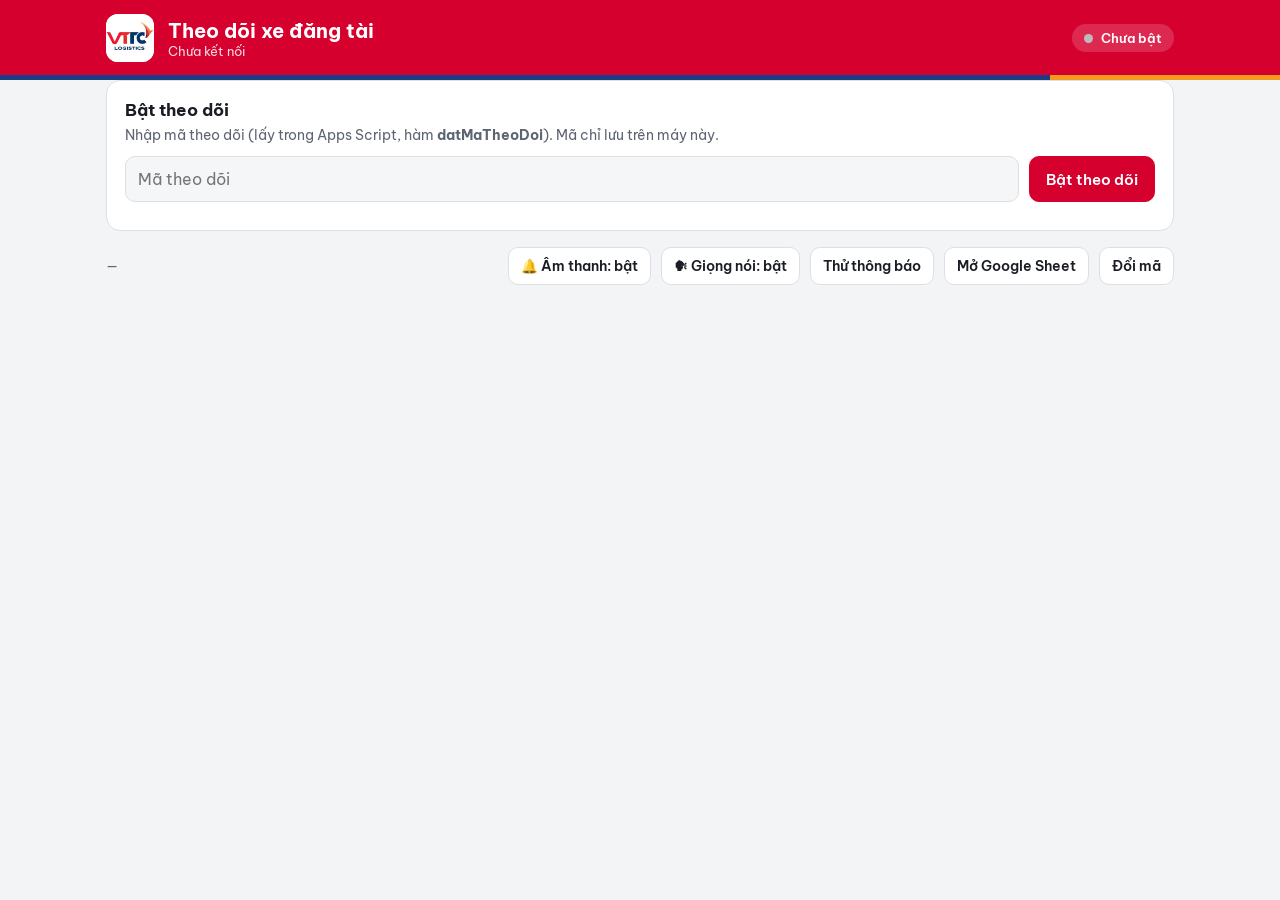
==== theo-doi/index.html @ 939906af "Trang theo doi: doc thanh tieng xe moi bang giong tieng Viet Tu chon giong tieng Viet tot nhat tren " ====
<!doctype html>
<html lang="vi">
<head>
<meta charset="utf-8">
<meta name="viewport" content="width=device-width, initial-scale=1">
<meta name="theme-color" content="#d6002f">
<title>Theo dõi đăng tài – VTTC</title>
<link rel="icon" type="image/png" href="icon-192.png">
<link rel="manifest" href="manifest.webmanifest">
<link rel="preconnect" href="https://fonts.googleapis.com">
<link rel="preconnect" href="https://fonts.gstatic.com" crossorigin>
<link rel="stylesheet" href="https://fonts.googleapis.com/css2?family=Be+Vietnam+Pro:wght@400;500;600;700&family=JetBrains+Mono:wght@500;700&display=swap">
<style>
/* Trang theo dõi: đọc các xe mới nhất từ Apps Script, báo bằng thông báo Windows + tiếng "ting".
   Cùng bảng màu với form đăng tài (đỏ Viettel, xanh TTC). */
:root{
  --bg:#f3f4f6; --surface:#fff; --surface-2:#f5f6f8; --fg:#1a1d24; --muted:#5d6472; --line:#dcdfe5;
  --brand:#d6002f; --brand-soft:#fdebef; --partner:#1d3c84; --partner-soft:#e8eef9; --accent:#f39a1f;
  --ok:#1d7a4f; --ok-soft:#e3f3ea; --danger:#b42318; --danger-soft:#fdecea;
  --n:#1d3c84; --n-soft:#e8eef9; --rpm:#8a4b00; --rpm-soft:#fff1dc; --x:#1d7a4f; --x-soft:#e3f3ea;
  --f-body:"Be Vietnam Pro",system-ui,-apple-system,"Segoe UI",Roboto,sans-serif;
  --f-mono:"JetBrains Mono",ui-monospace,Consolas,monospace;
}
@media (prefers-color-scheme: dark){ :root{
  --bg:#121317; --surface:#1b1d23; --surface-2:#22252c; --fg:#e8e9ec; --muted:#a0a6b2; --line:#30343d;
  --brand:#ff5c78; --brand-soft:#3a1720; --partner:#8eaaf0; --partner-soft:#1c2740; --accent:#f5a83a;
  --ok:#5fd29a; --ok-soft:#143327; --danger:#ff8a7f; --danger-soft:#3a1a18;
  --n:#8eaaf0; --n-soft:#1c2740; --rpm:#f5b35a; --rpm-soft:#3a2a12; --x:#5fd29a; --x-soft:#143327; } }
*{box-sizing:border-box}
body{margin:0;background:var(--bg);color:var(--fg);font-family:var(--f-body);-webkit-font-smoothing:antialiased}
.mono{font-family:var(--f-mono);font-variant-numeric:tabular-nums}
button,input{font:inherit}
.wrap{max-width:1100px;margin:0 auto;padding:0 16px}

header{background:#d6002f;color:#fff;position:relative;padding:14px 0 18px}
header::after{content:"";position:absolute;inset:auto 0 0 0;height:5px;background:linear-gradient(90deg,#1d3c84 0 82%,#f39a1f 82% 100%)}
.head{display:flex;align-items:center;gap:14px}
.logo{width:48px;height:48px;border-radius:12px;background:#fff;overflow:hidden;flex:none}
.logo img{width:100%;height:100%;object-fit:cover;transform:scale(1.3)}
.head h1{margin:0;font-size:1.25rem}
.head .sub{font-size:.8rem;opacity:.85}
.head .grow{flex:1;min-width:0}
.pill{display:inline-flex;align-items:center;gap:8px;background:rgba(255,255,255,.16);border-radius:999px;padding:6px 12px;font-size:.82rem;font-weight:600;white-space:nowrap}
.dot{width:9px;height:9px;border-radius:50%;background:#bbb}
.pill.live .dot{background:#5fe39b;box-shadow:0 0 0 0 rgba(95,227,155,.7);animation:pulse 2s infinite}
.pill.err .dot{background:#ffb4a8}
@keyframes pulse{70%{box-shadow:0 0 0 8px rgba(95,227,155,0)}100%{box-shadow:0 0 0 0 rgba(95,227,155,0)}}
@media (prefers-reduced-motion:reduce){.pill.live .dot{animation:none}}

main{padding:20px 0 40px;display:grid;gap:16px}
.card{background:var(--surface);border:1px solid var(--line);border-radius:14px;padding:18px}
.card h2{margin:0 0 6px;font-size:1.05rem}
.card p{margin:0 0 12px;color:var(--muted);font-size:.9rem}
.row{display:flex;flex-wrap:wrap;gap:10px;align-items:center}
input[type=password],input[type=text]{flex:1;min-width:200px;height:46px;border:1.5px solid var(--line);border-radius:10px;padding:0 12px;background:var(--surface-2);color:var(--fg)}
input:focus{outline:2px solid var(--brand);outline-offset:1px}
.btn{height:46px;border-radius:10px;border:1.5px solid var(--line);background:var(--surface);color:var(--fg);font-weight:600;padding:0 16px;cursor:pointer;display:inline-flex;align-items:center;gap:8px;text-decoration:none;font-size:.92rem}
.btn:hover{border-color:var(--brand);color:var(--brand)}
.btn.primary{background:var(--brand);border-color:var(--brand);color:#fff}
.btn.primary:hover{filter:brightness(.92);color:#fff}
.btn.small{height:38px;padding:0 12px;font-size:.85rem}
.btn[aria-pressed=false]{color:var(--muted)}
.msg{font-size:.85rem;margin-top:10px}
.msg.err{color:var(--danger)} .msg.ok{color:var(--ok)}
.warn{background:var(--danger-soft);border-color:transparent}
.warn p{color:var(--fg)}

.bar{display:flex;flex-wrap:wrap;gap:10px;align-items:center;justify-content:space-between}
.bar .meta{color:var(--muted);font-size:.85rem}
.bar .meta b{color:var(--fg)}

.list{display:grid;gap:10px}
.item{display:grid;grid-template-columns:72px minmax(0,1fr) auto;gap:4px 16px;align-items:center;background:var(--surface);border:1px solid var(--line);border-radius:14px;padding:14px 16px;transition:background-color 1s,border-color 1s}
.item.new{background:var(--brand-soft);border-color:var(--brand)}
.time{font-family:var(--f-mono);font-weight:700;font-size:1.2rem;grid-row:span 2}
.time small{display:block;font-family:var(--f-body);font-weight:500;font-size:.72rem;color:var(--muted)}
.l1{display:flex;flex-wrap:wrap;align-items:center;gap:8px 12px;min-width:0}
.plate{font-family:var(--f-mono);font-weight:700;font-size:1.05rem;border:2px solid #111;border-radius:6px;padding:1px 8px;background:#fff;color:#111;letter-spacing:.04em}
.cont{font-family:var(--f-mono);font-size:.85rem;color:var(--muted)}
.carrier{font-weight:700}
.l2{color:var(--muted);font-size:.86rem;min-width:0;overflow-wrap:anywhere}
.l2 b{color:var(--fg);font-weight:600}
.tags{display:flex;gap:6px;grid-row:span 2;justify-content:flex-end;flex-wrap:wrap}
.tag{font-family:var(--f-mono);font-weight:700;font-size:.95rem;border-radius:8px;padding:4px 10px}
.tag.n{background:var(--n-soft);color:var(--n)} .tag.rpm{background:var(--rpm-soft);color:var(--rpm)} .tag.x{background:var(--x-soft);color:var(--x)}
.empty{text-align:center;color:var(--muted);padding:30px 0}
@media (max-width:600px){
  .item{grid-template-columns:60px minmax(0,1fr)}
  .tags{grid-row:auto;grid-column:2;justify-content:flex-start}
  .time{grid-row:span 3}
  .pill{display:none}
}
</style>
</head>
<body>
<header>
  <div class="wrap head">
    <div class="logo"><img src="../logo-vttc.png" alt=""></div>
    <div class="grow">
      <h1>Theo dõi xe đăng tài</h1>
      <div class="sub" id="source">Chưa kết nối</div>
    </div>
    <div class="pill" id="pill"><span class="dot"></span><span id="pillText">Chưa bật</span></div>
  </div>
</header>

<main class="wrap">
  <section class="card" id="setup" hidden>
    <h2>Bật theo dõi</h2>
    <p>Nhập mã theo dõi (lấy trong Apps Script, hàm <b>datMaTheoDoi</b>). Mã chỉ lưu trên máy này.</p>
    <form class="row" id="setupForm">
      <input type="password" id="keyInput" placeholder="Mã theo dõi" autocomplete="off" required>
      <button class="btn primary" type="submit">Bật theo dõi</button>
    </form>
    <div class="msg" id="setupMsg"></div>
  </section>

  <section class="card warn" id="permWarn" hidden>
    <h2>Chưa được phép hiện thông báo</h2>
    <p id="permText">Bấm nút dưới, rồi chọn <b>Cho phép</b> khi Chrome hỏi.</p>
    <button class="btn primary" id="permBtn" type="button">Cho phép thông báo</button>
  </section>

  <section class="card warn" id="voiceWarn" hidden>
    <h2>Máy chưa có giọng đọc tiếng Việt</h2>
    <p>Trang vẫn báo bằng popup và tiếng "ting", nhưng chưa đọc được thành tiếng. Cách nhanh nhất: mở trang này bằng <b>Microsoft Edge</b> (có sẵn giọng HoàiMy, NamMinh). Hoặc trên Windows: <b>Cài đặt → Thời gian &amp; ngôn ngữ → Giọng nói → Thêm giọng nói → Tiếng Việt</b>, rồi khởi động lại trình duyệt.</p>
  </section>

  <section class="bar" id="bar" hidden>
    <div class="meta" id="meta">—</div>
    <div class="row">
      <button class="btn small" id="soundBtn" type="button" aria-pressed="true">🔔 Âm thanh: bật</button>
      <button class="btn small" id="voiceBtn" type="button" aria-pressed="true">🗣 Giọng nói: bật</button>
      <button class="btn small" id="testBtn" type="button">Thử thông báo</button>
      <a class="btn small" id="sheetLink" href="#" target="_blank" rel="noopener">Mở Google Sheet</a>
      <button class="btn small" id="resetBtn" type="button">Đổi mã</button>
    </div>
  </section>

  <section class="list" id="list" aria-live="polite"></section>
</main>

<script>
(function(){
  'use strict';
  // ===== Cấu hình =====
  // ENDPOINT: link Apps Script của file Sheet (cùng link với form). TAB: tab cần theo dõi ('' = DangTai).
  const CONFIG = { ENDPOINT: 'https://script.google.com/macros/s/AKfycbz16gNy0npNtsdOjg3RgLHMS-qpgM_HMV3k8ochx2LEYZReuOWK2grpu4b9gIucAXYf/exec', TAB: 'DangTai2' };
  const POLL_MS = 15000;     // hỏi Apps Script mỗi 15 giây
  const SHOW = 30;           // số xe gần nhất hiển thị
  const MAX_SINGLE = 3;      // quá 3 xe mới cùng lúc → gộp 1 thông báo

  const $ = s => document.querySelector(s);
  const store = {
    get(k, d){ try { const v = localStorage.getItem('vttc-td-' + k); return v === null ? d : v; } catch (_) { return d; } },
    set(k, v){ try { localStorage.setItem('vttc-td-' + k, v); } catch (_) {} },
    del(k){ try { localStorage.removeItem('vttc-td-' + k); } catch (_) {} }
  };
  const pad = n => String(n).padStart(2, '0');
  const now = () => { const d = new Date(); return pad(d.getHours()) + ':' + pad(d.getMinutes()) + ':' + pad(d.getSeconds()); };
  function fmtPlate(p){
    p = String(p || '').toUpperCase().replace(/[^A-Z0-9]/g, '');
    const m = p.match(/^(\d{2}[A-Z]{1,2})(\d+)$/); if (!m) return p;
    let pre = m[1], num = m[2];
    if (num.length === 6){ pre += num[0]; num = num.slice(1); }
    return pre + '-' + (num.length === 5 ? num.slice(0, 3) + '.' + num.slice(3) : num);
  }
  const idOf = r => [r.ngay, r.gio, r.bienSo, r.taiXe].join('|');
  const tagsOf = r => [r.nhap, r.xuat].filter(Boolean);

  let key = store.get('key', '');
  let sound = store.get('sound', '1') === '1';
  let voiceOn = store.get('voice', '1') === '1';
  let viVoice = null;          // giọng tiếng Việt tốt nhất trên máy; null = không có
  let seen = null;             // Set id các xe đã thấy; null = chưa tải lần đầu (lần đầu không báo)
  let sheetUrl = '';
  let unread = 0;
  let audio = null;

  // ===== Âm thanh "ting" (tự tạo, không cần file) =====
  function unlockAudio(){ try { audio = audio || new (window.AudioContext || window.webkitAudioContext)(); if (audio.state === 'suspended') audio.resume(); } catch (_) {} }
  function ting(){
    if (!sound || !audio) return;
    try {
      const t = audio.currentTime;
      [[880, 0], [1320, 0.14]].forEach(([f, d]) => {
        const o = audio.createOscillator(), g = audio.createGain();
        o.type = 'sine'; o.frequency.value = f;
        g.gain.setValueAtTime(0.0001, t + d); g.gain.exponentialRampToValueAtTime(0.35, t + d + 0.02); g.gain.exponentialRampToValueAtTime(0.0001, t + d + 0.5);
        o.connect(g).connect(audio.destination); o.start(t + d); o.stop(t + d + 0.55);
      });
    } catch (_) {}
  }

  // ===== Giọng nói (đọc thành tiếng bằng giọng tiếng Việt có trên máy) =====
  const tts = window.speechSynthesis;
  function pickVoice(){
    if (!tts) return;
    const vi = tts.getVoices().filter(v => /^vi/i.test(v.lang));
    // Ưu tiên giọng tự nhiên của Edge (HoaiMy/NamMinh), rồi giọng Google, rồi giọng Windows (An)
    const score = v => (/natural|online/i.test(v.name) ? 4 : 0) + (/hoaimy/i.test(v.name) ? 2 : 0) + (/google/i.test(v.name) ? 1 : 0);
    viVoice = vi.sort((a, b) => score(b) - score(a))[0] || null;
    showVoiceWarn();
  }
  if (tts){ pickVoice(); tts.onvoiceschanged = pickVoice; }
  const plateWords = p => fmtPlate(p).replace(/[-.]/g, ' ');   // "51D-119.32" → "51D 119 32"
  function say(text){
    if (!voiceOn || !tts || !viVoice) return false;
    const u = new SpeechSynthesisUtterance(text);
    u.voice = viVoice; u.lang = viVoice.lang; u.rate = 0.95;
    tts.speak(u);
    return true;
  }
  const speechOf = r => 'Xe ' + plateWords(r.bienSo) + (r.nhaVanTai ? ', ' + r.nhaVanTai : '') + (r.loaiDon ? ', ' + r.loaiDon.replace(/ - /g, ', ') : '');

  // ===== Thông báo Windows =====
  function notify(title, body, tag){
    if (!('Notification' in window) || Notification.permission !== 'granted') return;
    try {
      const n = new Notification(title, { body, tag, icon: 'icon-192.png', badge: 'icon-192.png' });
      n.onclick = () => { window.focus(); if (sheetUrl) window.open(sheetUrl, '_blank', 'noopener'); n.close(); };
    } catch (_) {
      if (navigator.serviceWorker) navigator.serviceWorker.ready.then(reg => reg.showNotification(title, { body, tag, icon: 'icon-192.png', data: { url: sheetUrl } })).catch(() => {});
    }
  }
  function notifyRows(rows){
    if (!rows.length) return;
    if (rows.length > MAX_SINGLE){
      notify('🚚 ' + rows.length + ' xe mới đăng tài', rows.map(r => fmtPlate(r.bienSo) + ' · ' + r.loaiDon).join('\n'), 'nhieu-xe');
    } else {
      rows.forEach(r => notify('🚚 ' + fmtPlate(r.bienSo) + ' · ' + r.nhaVanTai,
        r.loaiDon + (tagsOf(r).length ? ' · ' + tagsOf(r).join(' / ') : '') + '\n' + r.gio + ' · ' + r.taiXe, idOf(r)));
    }
    ting();
    // Đọc sau tiếng "ting" một chút; nhiều xe cùng lúc thì chỉ đọc số lượng
    setTimeout(() => say(rows.length > MAX_SINGLE ? 'Có ' + rows.length + ' xe mới đăng tài' : rows.map(speechOf).join('. ')), 700);
    if (document.hidden){ unread += rows.length; document.title = '(' + unread + ') Theo dõi đăng tài – VTTC'; }
  }
  document.addEventListener('visibilitychange', () => { if (!document.hidden){ unread = 0; document.title = 'Theo dõi đăng tài – VTTC'; } });

  // ===== Giao diện =====
  function setPill(state, text){ const p = $('#pill'); p.className = 'pill ' + state; $('#pillText').textContent = text; }
  function el(tag, cls, text){ const e = document.createElement(tag); if (cls) e.className = cls; if (text !== undefined) e.textContent = text; return e; }
  function render(rows, freshIds){
    const list = $('#list'); list.innerHTML = '';
    if (!rows.length){ list.append(el('div', 'empty', 'Chưa có xe nào trong tab này.')); return; }
    rows.slice().reverse().forEach(r => {
      const it = el('article', 'item' + (freshIds.has(idOf(r)) ? ' new' : ''));
      const t = el('div', 'time', r.gio); t.append(el('small', '', [r.ca, r.ngay].filter(Boolean).join(' · ')));
      const l1 = el('div', 'l1');
      l1.append(el('span', 'plate', fmtPlate(r.bienSo)));
      if (r.container) l1.append(el('span', 'cont', '+ ' + fmtPlate(r.container)));
      l1.append(el('span', 'carrier', r.nhaVanTai));
      const l2 = el('div', 'l2'); l2.append(el('b', '', r.loaiDon));
      l2.append(document.createTextNode(' · ' + [r.taiXe, r.sdt, r.pallet !== '' ? r.pallet + ' pallet' : ''].filter(Boolean).join(' · ')));
      const tags = el('div', 'tags');
      tagsOf(r).forEach(v => tags.append(el('span', 'tag ' + (/^RPM/i.test(v) ? 'rpm' : /^X/i.test(v) ? 'x' : 'n'), v)));
      it.append(t, l1, tags, l2);
      list.append(it);
    });
    if (freshIds.size) setTimeout(() => document.querySelectorAll('.item.new').forEach(e => e.classList.remove('new')), 60000);
  }
  function showPerm(){
    const ok = 'Notification' in window && Notification.permission === 'granted';
    $('#permWarn').hidden = ok || !key;
    if ('Notification' in window && Notification.permission === 'denied')
      $('#permText').innerHTML = 'Chrome đang <b>chặn</b> thông báo của trang này. Bấm biểu tượng ổ khoá cạnh địa chỉ trang → <b>Thông báo</b> → <b>Cho phép</b>, rồi tải lại trang.';
  }
  function updateSoundBtn(){ const b = $('#soundBtn'); b.setAttribute('aria-pressed', String(sound)); b.textContent = sound ? '🔔 Âm thanh: bật' : '🔕 Âm thanh: tắt'; }
  function updateVoiceBtn(){ const b = $('#voiceBtn'); b.setAttribute('aria-pressed', String(voiceOn)); b.textContent = voiceOn ? '🗣 Giọng nói: bật' : '🗣 Giọng nói: tắt'; }
  // Chỉ cảnh báo khi đang bật giọng nói, đã bật theo dõi, và máy không có giọng tiếng Việt
  function showVoiceWarn(){ const w = $('#voiceWarn'); if (w) w.hidden = !(voiceOn && key && tts && tts.getVoices().length && !viVoice); }

  // ===== Hỏi Apps Script =====
  let busy = false;
  async function poll(){
    if (!key || busy) return; busy = true;
    try {
      const url = CONFIG.ENDPOINT + '?key=' + encodeURIComponent(key) + '&tab=' + encodeURIComponent(CONFIG.TAB) + '&n=' + SHOW + '&_=' + Date.now();
      const res = await fetch(url, { cache: 'no-store' });
      const data = await res.json();
      if (!data.ok){
        setPill('err', 'Lỗi');
        $('#meta').textContent = data.error || 'Lỗi không rõ';
        if (/mã theo dõi/i.test(data.error || '') && seen === null){ $('#setup').hidden = false; $('#setupMsg').className = 'msg err'; $('#setupMsg').textContent = data.error; $('#bar').hidden = true; }
        return;
      }
      sheetUrl = data.url; $('#sheetLink').href = data.url;
      $('#source').textContent = 'Tab ' + data.tab + ' · ' + data.file;
      $('#setup').hidden = true; $('#bar').hidden = false;
      const fresh = new Set();
      if (seen === null){ seen = new Set(data.rows.map(idOf)); }
      else {
        const news = data.rows.filter(r => !seen.has(idOf(r)));
        news.forEach(r => { seen.add(idOf(r)); fresh.add(idOf(r)); });
        notifyRows(news);
      }
      render(data.rows, fresh);
      setPill('live', 'Đang theo dõi');
      $('#meta').innerHTML = '';
      $('#meta').append('Kiểm tra lần cuối ', el('b', 'mono', now()), ' · mỗi ' + POLL_MS / 1000 + ' giây · ' + data.rows.length + ' xe gần nhất');
    } catch (err) {
      setPill('err', 'Mất kết nối');
      $('#meta').textContent = 'Không kết nối được Apps Script (' + now() + '). Sẽ thử lại.';
    } finally { busy = false; }
  }

  // Đếm giờ bằng Web Worker: tab bị ẩn/thu nhỏ vẫn hỏi đều, không bị Chrome làm chậm như setInterval thường.
  function startTimer(){
    try {
      const w = new Worker(URL.createObjectURL(new Blob(['setInterval(()=>postMessage(0),' + POLL_MS + ')'], { type: 'text/javascript' })));
      w.onmessage = poll;
    } catch (_) { setInterval(poll, POLL_MS); }
  }

  // ===== Sự kiện =====
  $('#setupForm').addEventListener('submit', async e => {
    e.preventDefault();
    key = $('#keyInput').value.trim(); if (!key) return;
    store.set('key', key); seen = null; unlockAudio();
    if ('Notification' in window && Notification.permission === 'default') await Notification.requestPermission();
    showPerm(); $('#setupMsg').textContent = ''; poll();
  });
  $('#permBtn').addEventListener('click', async () => { unlockAudio(); if ('Notification' in window) await Notification.requestPermission(); showPerm(); });
  $('#soundBtn').addEventListener('click', () => { sound = !sound; store.set('sound', sound ? '1' : '0'); unlockAudio(); updateSoundBtn(); if (sound) ting(); });
  $('#voiceBtn').addEventListener('click', () => {
    voiceOn = !voiceOn; store.set('voice', voiceOn ? '1' : '0'); updateVoiceBtn(); showVoiceWarn();
    if (voiceOn) say('Đã bật giọng nói');
  });
  $('#testBtn').addEventListener('click', () => {
    unlockAudio();
    const r = { bienSo: '51D11932', nhaVanTai: 'Châu Hà', loaiDon: 'Trả vỏ - lấy hàng NPP' };
    notify('🚚 51D-119.32 · Châu Hà', 'Trả vỏ - lấy hàng NPP · RPM2 / X3\n14:35 · Nguyễn Văn An (thông báo thử)', 'thu');
    ting(); setTimeout(() => say(speechOf(r)), 700); showPerm();
  });
  $('#resetBtn').addEventListener('click', () => { store.del('key'); key = ''; seen = null; $('#setup').hidden = false; $('#bar').hidden = true; $('#list').innerHTML = ''; setPill('', 'Chưa bật'); $('#keyInput').focus(); });
  // Trình duyệt chỉ cho phát tiếng sau khi người dùng bấm vào trang ít nhất một lần
  document.addEventListener('pointerdown', unlockAudio, { once: true });

  if ('serviceWorker' in navigator) navigator.serviceWorker.register('sw.js').catch(() => {});
  updateSoundBtn(); updateVoiceBtn();
  if (!key){ $('#setup').hidden = false; } else { poll(); }
  showPerm(); showVoiceWarn();
  startTimer();
})();
</script>
</body>
</html>
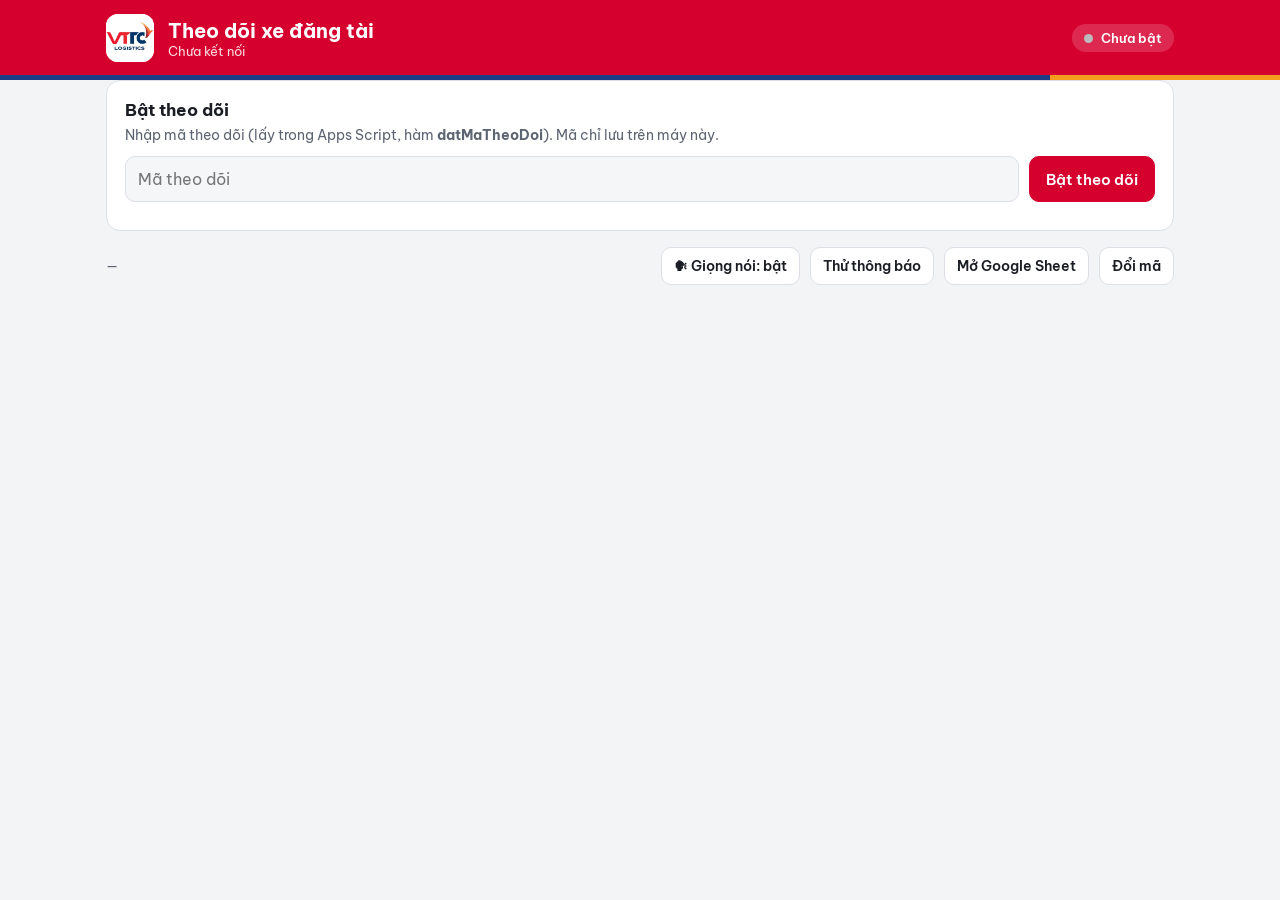
==== commit 62a8ac70: "Trang theo doi: bo tieng ting, chi doc; doc chu cai bien so kieu Viet (50D -> 50 De), NPP -> nha pha" ====
--- a/theo-doi/index.html
+++ b/theo-doi/index.html
@@ -11,7 +11,7 @@
 <link rel="preconnect" href="https://fonts.gstatic.com" crossorigin>
 <link rel="stylesheet" href="https://fonts.googleapis.com/css2?family=Be+Vietnam+Pro:wght@400;500;600;700&family=JetBrains+Mono:wght@500;700&display=swap">
 <style>
-/* Trang theo dõi: đọc các xe mới nhất từ Apps Script, báo bằng thông báo Windows + tiếng "ting".
+/* Trang theo dõi: đọc các xe mới nhất từ Apps Script, báo bằng thông báo Windows (không tiếng) + giọng đọc tiếng Việt.
    Cùng bảng màu với form đăng tài (đỏ Viettel, xanh TTC). */
 :root{
   --bg:#f3f4f6; --surface:#fff; --surface-2:#f5f6f8; --fg:#1a1d24; --muted:#5d6472; --line:#dcdfe5;
@@ -121,15 +121,19 @@
     <button class="btn primary" id="permBtn" type="button">Cho phép thông báo</button>
   </section>
 
+  <section class="card warn" id="clickHint" hidden>
+    <h2>Bấm vào trang một lần để bật giọng đọc</h2>
+    <p>Trình duyệt chỉ cho đọc thành tiếng sau khi bạn bấm vào trang. Mỗi lần mở lại trang, bấm vào chỗ bất kỳ (ví dụ khung này) một lần là được.</p>
+  </section>
+
   <section class="card warn" id="voiceWarn" hidden>
     <h2>Máy chưa có giọng đọc tiếng Việt</h2>
-    <p>Trang vẫn báo bằng popup và tiếng "ting", nhưng chưa đọc được thành tiếng. Cách nhanh nhất: mở trang này bằng <b>Microsoft Edge</b> (có sẵn giọng HoàiMy, NamMinh). Hoặc trên Windows: <b>Cài đặt → Thời gian &amp; ngôn ngữ → Giọng nói → Thêm giọng nói → Tiếng Việt</b>, rồi khởi động lại trình duyệt.</p>
+    <p>Trang vẫn báo bằng popup, nhưng chưa đọc được thành tiếng. Cách nhanh nhất: mở trang này bằng <b>Microsoft Edge</b> (có sẵn giọng HoàiMy, NamMinh). Hoặc trên Windows: <b>Cài đặt → Thời gian &amp; ngôn ngữ → Giọng nói → Thêm giọng nói → Tiếng Việt</b>, rồi khởi động lại trình duyệt.</p>
   </section>
 
   <section class="bar" id="bar" hidden>
     <div class="meta" id="meta">—</div>
     <div class="row">
-      <button class="btn small" id="soundBtn" type="button" aria-pressed="true">🔔 Âm thanh: bật</button>
       <button class="btn small" id="voiceBtn" type="button" aria-pressed="true">🗣 Giọng nói: bật</button>
       <button class="btn small" id="testBtn" type="button">Thử thông báo</button>
       <a class="btn small" id="sheetLink" href="#" target="_blank" rel="noopener">Mở Google Sheet</a>
@@ -169,28 +173,11 @@
   const tagsOf = r => [r.nhap, r.xuat].filter(Boolean);
 
   let key = store.get('key', '');
-  let sound = store.get('sound', '1') === '1';
   let voiceOn = store.get('voice', '1') === '1';
   let viVoice = null;          // giọng tiếng Việt tốt nhất trên máy; null = không có
   let seen = null;             // Set id các xe đã thấy; null = chưa tải lần đầu (lần đầu không báo)
   let sheetUrl = '';
   let unread = 0;
-  let audio = null;
-
-  // ===== Âm thanh "ting" (tự tạo, không cần file) =====
-  function unlockAudio(){ try { audio = audio || new (window.AudioContext || window.webkitAudioContext)(); if (audio.state === 'suspended') audio.resume(); } catch (_) {} }
-  function ting(){
-    if (!sound || !audio) return;
-    try {
-      const t = audio.currentTime;
-      [[880, 0], [1320, 0.14]].forEach(([f, d]) => {
-        const o = audio.createOscillator(), g = audio.createGain();
-        o.type = 'sine'; o.frequency.value = f;
-        g.gain.setValueAtTime(0.0001, t + d); g.gain.exponentialRampToValueAtTime(0.35, t + d + 0.02); g.gain.exponentialRampToValueAtTime(0.0001, t + d + 0.5);
-        o.connect(g).connect(audio.destination); o.start(t + d); o.stop(t + d + 0.55);
-      });
-    } catch (_) {}
-  }
 
   // ===== Giọng nói (đọc thành tiếng bằng giọng tiếng Việt có trên máy) =====
   const tts = window.speechSynthesis;
@@ -203,24 +190,36 @@
     showVoiceWarn();
   }
   if (tts){ pickVoice(); tts.onvoiceschanged = pickVoice; }
-  const plateWords = p => fmtPlate(p).replace(/[-.]/g, ' ');   // "51D-119.32" → "51D 119 32"
   function say(text){
     if (!voiceOn || !tts || !viVoice) return false;
     const u = new SpeechSynthesisUtterance(text);
-    u.voice = viVoice; u.lang = viVoice.lang; u.rate = 0.95;
+    u.voice = viVoice; u.lang = viVoice.lang; u.rate = 0.95; u.volume = 1; // 1 = to nhất trình duyệt cho phép
     tts.speak(u);
     return true;
   }
-  const speechOf = r => 'Xe ' + plateWords(r.bienSo) + (r.nhaVanTai ? ', ' + r.nhaVanTai : '') + (r.loaiDon ? ', ' + r.loaiDon.replace(/ - /g, ', ') : '');
+  // Đọc chữ cái trên biển số theo cách gọi tiếng Việt: 50D12345 → "50 Đê 12345". Sửa cách đọc từng chữ ở đây.
+  const LETTER = { A: 'A', B: 'Bê', C: 'Xê', D: 'Đê', E: 'E', F: 'Ép', G: 'Giê', H: 'Hát', K: 'Ca', L: 'Lờ', M: 'Mờ',
+                   N: 'Nờ', P: 'Pê', R: 'Rờ', S: 'Ét', T: 'Tê', U: 'U', V: 'Vê', X: 'Ích', Y: 'I dài', Z: 'Dét' };
+  // Chữ tắt trong loại đơn → đọc đầy đủ
+  const ABBR = { NPP: 'nhà phân phối' };
+  function plateSpeech(p){
+    p = String(p || '').toUpperCase().replace(/[^A-Z0-9]/g, '');
+    const m = p.match(/^(\d{2})([A-Z]{1,2})(\d+)$/);
+    return m ? m[1] + ' ' + m[2].split('').map(c => LETTER[c] || c).join(' ') + ' ' + m[3] : p;
+  }
+  const words = s => String(s || '').replace(/\b[A-Z]{2,}\b/g, w => ABBR[w] || w);
+  // Câu đọc ngắn: "Xe 50 Đê 12345 vào Nhập hàng - lấy hàng nhà phân phối"
+  const speechOf = r => 'Xe ' + plateSpeech(r.bienSo) + (r.loaiDon ? ' vào ' + words(r.loaiDon) : '');
 
   // ===== Thông báo Windows =====
   function notify(title, body, tag){
     if (!('Notification' in window) || Notification.permission !== 'granted') return;
     try {
-      const n = new Notification(title, { body, tag, icon: 'icon-192.png', badge: 'icon-192.png' });
+      // silent: không phát tiếng "ding" của Windows, để chỉ nghe giọng đọc
+      const n = new Notification(title, { body, tag, icon: 'icon-192.png', badge: 'icon-192.png', silent: true });
       n.onclick = () => { window.focus(); if (sheetUrl) window.open(sheetUrl, '_blank', 'noopener'); n.close(); };
     } catch (_) {
-      if (navigator.serviceWorker) navigator.serviceWorker.ready.then(reg => reg.showNotification(title, { body, tag, icon: 'icon-192.png', data: { url: sheetUrl } })).catch(() => {});
+      if (navigator.serviceWorker) navigator.serviceWorker.ready.then(reg => reg.showNotification(title, { body, tag, icon: 'icon-192.png', silent: true, data: { url: sheetUrl } })).catch(() => {});
     }
   }
   function notifyRows(rows){
@@ -231,9 +230,8 @@
       rows.forEach(r => notify('🚚 ' + fmtPlate(r.bienSo) + ' · ' + r.nhaVanTai,
         r.loaiDon + (tagsOf(r).length ? ' · ' + tagsOf(r).join(' / ') : '') + '\n' + r.gio + ' · ' + r.taiXe, idOf(r)));
     }
-    ting();
-    // Đọc sau tiếng "ting" một chút; nhiều xe cùng lúc thì chỉ đọc số lượng
-    setTimeout(() => say(rows.length > MAX_SINGLE ? 'Có ' + rows.length + ' xe mới đăng tài' : rows.map(speechOf).join('. ')), 700);
+    // Nhiều xe cùng lúc thì chỉ đọc số lượng
+    say(rows.length > MAX_SINGLE ? 'Có ' + rows.length + ' xe mới đăng tài' : rows.map(speechOf).join('. '));
     if (document.hidden){ unread += rows.length; document.title = '(' + unread + ') Theo dõi đăng tài – VTTC'; }
   }
   document.addEventListener('visibilitychange', () => { if (!document.hidden){ unread = 0; document.title = 'Theo dõi đăng tài – VTTC'; } });
@@ -266,19 +264,23 @@
     if ('Notification' in window && Notification.permission === 'denied')
       $('#permText').innerHTML = 'Chrome đang <b>chặn</b> thông báo của trang này. Bấm biểu tượng ổ khoá cạnh địa chỉ trang → <b>Thông báo</b> → <b>Cho phép</b>, rồi tải lại trang.';
   }
-  function updateSoundBtn(){ const b = $('#soundBtn'); b.setAttribute('aria-pressed', String(sound)); b.textContent = sound ? '🔔 Âm thanh: bật' : '🔕 Âm thanh: tắt'; }
   function updateVoiceBtn(){ const b = $('#voiceBtn'); b.setAttribute('aria-pressed', String(voiceOn)); b.textContent = voiceOn ? '🗣 Giọng nói: bật' : '🗣 Giọng nói: tắt'; }
   // Chỉ cảnh báo khi đang bật giọng nói, đã bật theo dõi, và máy không có giọng tiếng Việt
   function showVoiceWarn(){ const w = $('#voiceWarn'); if (w) w.hidden = !(voiceOn && key && tts && tts.getVoices().length && !viVoice); }
 
   // ===== Hỏi Apps Script =====
-  let busy = false;
+  // gen tăng mỗi khi đổi mã: kết quả của lượt hỏi với mã cũ bị bỏ.
+  // Đang hỏi dở mà có lượt mới → chạy lại ngay sau đó (không bỏ lượt, kẻo xe đến lúc đó bị coi là xe có sẵn).
+  let busy = false, again = false, gen = 0;
   async function poll(){
-    if (!key || busy) return; busy = true;
+    if (!key) return;
+    if (busy){ again = true; return; }
+    busy = true; const g = gen;
     try {
       const url = CONFIG.ENDPOINT + '?key=' + encodeURIComponent(key) + '&tab=' + encodeURIComponent(CONFIG.TAB) + '&n=' + SHOW + '&_=' + Date.now();
       const res = await fetch(url, { cache: 'no-store' });
       const data = await res.json();
+      if (g !== gen) return;
       if (!data.ok){
         setPill('err', 'Lỗi');
         $('#meta').textContent = data.error || 'Lỗi không rõ';
@@ -300,9 +302,13 @@
       $('#meta').innerHTML = '';
       $('#meta').append('Kiểm tra lần cuối ', el('b', 'mono', now()), ' · mỗi ' + POLL_MS / 1000 + ' giây · ' + data.rows.length + ' xe gần nhất');
     } catch (err) {
+      if (g !== gen) return;
       setPill('err', 'Mất kết nối');
       $('#meta').textContent = 'Không kết nối được Apps Script (' + now() + '). Sẽ thử lại.';
-    } finally { busy = false; }
+    } finally {
+      busy = false;
+      if (again){ again = false; poll(); }
+    }
   }
 
   // Đếm giờ bằng Web Worker: tab bị ẩn/thu nhỏ vẫn hỏi đều, không bị Chrome làm chậm như setInterval thường.
@@ -317,30 +323,33 @@
   $('#setupForm').addEventListener('submit', async e => {
     e.preventDefault();
     key = $('#keyInput').value.trim(); if (!key) return;
-    store.set('key', key); seen = null; unlockAudio();
+    store.set('key', key); seen = null; gen++;
     if ('Notification' in window && Notification.permission === 'default') await Notification.requestPermission();
-    showPerm(); $('#setupMsg').textContent = ''; poll();
+    showPerm(); showClickHint(); $('#setupMsg').textContent = ''; poll();
   });
-  $('#permBtn').addEventListener('click', async () => { unlockAudio(); if ('Notification' in window) await Notification.requestPermission(); showPerm(); });
-  $('#soundBtn').addEventListener('click', () => { sound = !sound; store.set('sound', sound ? '1' : '0'); unlockAudio(); updateSoundBtn(); if (sound) ting(); });
+  $('#permBtn').addEventListener('click', async () => { if ('Notification' in window) await Notification.requestPermission(); showPerm(); });
   $('#voiceBtn').addEventListener('click', () => {
-    voiceOn = !voiceOn; store.set('voice', voiceOn ? '1' : '0'); updateVoiceBtn(); showVoiceWarn();
+    voiceOn = !voiceOn; store.set('voice', voiceOn ? '1' : '0'); updateVoiceBtn(); showVoiceWarn(); showClickHint();
     if (voiceOn) say('Đã bật giọng nói');
   });
   $('#testBtn').addEventListener('click', () => {
-    unlockAudio();
     const r = { bienSo: '51D11932', nhaVanTai: 'Châu Hà', loaiDon: 'Trả vỏ - lấy hàng NPP' };
     notify('🚚 51D-119.32 · Châu Hà', 'Trả vỏ - lấy hàng NPP · RPM2 / X3\n14:35 · Nguyễn Văn An (thông báo thử)', 'thu');
-    ting(); setTimeout(() => say(speechOf(r)), 700); showPerm();
+    say(speechOf(r)); showPerm();
   });
-  $('#resetBtn').addEventListener('click', () => { store.del('key'); key = ''; seen = null; $('#setup').hidden = false; $('#bar').hidden = true; $('#list').innerHTML = ''; setPill('', 'Chưa bật'); $('#keyInput').focus(); });
-  // Trình duyệt chỉ cho phát tiếng sau khi người dùng bấm vào trang ít nhất một lần
-  document.addEventListener('pointerdown', unlockAudio, { once: true });
+  $('#resetBtn').addEventListener('click', () => { store.del('key'); key = ''; seen = null; gen++; $('#setup').hidden = false; $('#bar').hidden = true; $('#list').innerHTML = ''; setPill('', 'Chưa bật'); $('#keyInput').focus(); });
+  // Trình duyệt chỉ cho đọc thành tiếng sau khi người dùng bấm vào trang ít nhất một lần (kể cả khi mở lại trang)
+  function showClickHint(){
+    const active = navigator.userActivation ? navigator.userActivation.hasBeenActive : true;
+    $('#clickHint').hidden = active || !voiceOn || !key;
+  }
+  document.addEventListener('pointerdown', () => setTimeout(showClickHint, 0));
+  document.addEventListener('keydown', () => setTimeout(showClickHint, 0));
 
   if ('serviceWorker' in navigator) navigator.serviceWorker.register('sw.js').catch(() => {});
-  updateSoundBtn(); updateVoiceBtn();
+  updateVoiceBtn();
   if (!key){ $('#setup').hidden = false; } else { poll(); }
-  showPerm(); showVoiceWarn();
+  showPerm(); showVoiceWarn(); showClickHint();
   startTimer();
 })();
 </script>
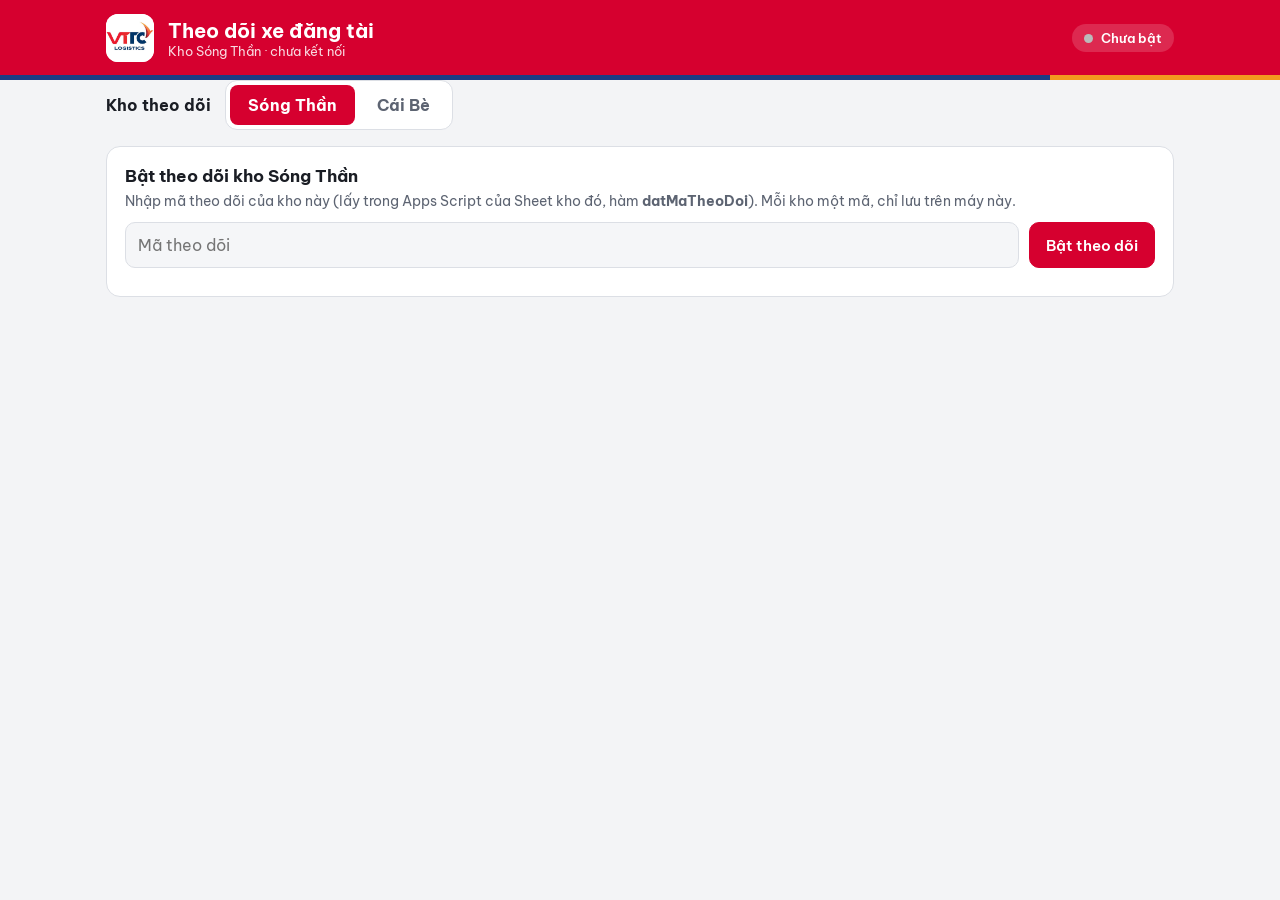
==== commit bb01f6eb: "Them chon kho Song Than / Cai Be: moi kho gui vao Sheet rieng - Form: buoc 1 chon kho, du lieu gui v" ====
--- a/theo-doi/index.html
+++ b/theo-doi/index.html
@@ -27,6 +27,7 @@
   --ok:#5fd29a; --ok-soft:#143327; --danger:#ff8a7f; --danger-soft:#3a1a18;
   --n:#8eaaf0; --n-soft:#1c2740; --rpm:#f5b35a; --rpm-soft:#3a2a12; --x:#5fd29a; --x-soft:#143327; } }
 *{box-sizing:border-box}
+[hidden]{display:none!important}
 body{margin:0;background:var(--bg);color:var(--fg);font-family:var(--f-body);-webkit-font-smoothing:antialiased}
 .mono{font-family:var(--f-mono);font-variant-numeric:tabular-nums}
 button,input{font:inherit}
@@ -84,6 +85,13 @@
 .tag{font-family:var(--f-mono);font-weight:700;font-size:.95rem;border-radius:8px;padding:4px 10px}
 .tag.n{background:var(--n-soft);color:var(--n)} .tag.rpm{background:var(--rpm-soft);color:var(--rpm)} .tag.x{background:var(--x-soft);color:var(--x)}
 .empty{text-align:center;color:var(--muted);padding:30px 0}
+.kho-row{display:flex;flex-wrap:wrap;align-items:center;gap:10px 14px}
+.kho-row .lbl{font-weight:700}
+.seg{display:inline-flex;background:var(--surface);border:1.5px solid var(--line);border-radius:12px;padding:4px;gap:4px}
+.seg button{height:40px;border:0;border-radius:8px;background:transparent;color:var(--muted);font-weight:700;padding:0 18px;cursor:pointer}
+.seg button:hover{color:var(--brand)}
+.seg button[aria-pressed=true]{background:var(--brand);color:#fff}
+.seg button:focus-visible{outline:2px solid var(--brand);outline-offset:2px}
 @media (max-width:600px){
   .item{grid-template-columns:60px minmax(0,1fr)}
   .tags{grid-row:auto;grid-column:2;justify-content:flex-start}
@@ -105,9 +113,14 @@
 </header>
 
 <main class="wrap">
+  <section class="kho-row" aria-label="Chọn kho theo dõi">
+    <span class="lbl">Kho theo dõi</span>
+    <div class="seg" id="khoSeg"></div>
+  </section>
+
   <section class="card" id="setup" hidden>
-    <h2>Bật theo dõi</h2>
-    <p>Nhập mã theo dõi (lấy trong Apps Script, hàm <b>datMaTheoDoi</b>). Mã chỉ lưu trên máy này.</p>
+    <h2>Bật theo dõi kho <span id="setupKho"></span></h2>
+    <p>Nhập mã theo dõi của kho này (lấy trong Apps Script của Sheet kho đó, hàm <b>datMaTheoDoi</b>). Mỗi kho một mã, chỉ lưu trên máy này.</p>
     <form class="row" id="setupForm">
       <input type="password" id="keyInput" placeholder="Mã theo dõi" autocomplete="off" required>
       <button class="btn primary" type="submit">Bật theo dõi</button>
@@ -148,9 +161,19 @@
 (function(){
   'use strict';
   // ===== Cấu hình =====
-  // ENDPOINT: link Apps Script của file Sheet (cùng link với form). TAB: tab cần theo dõi ('' = DangTai).
-  const CONFIG = { ENDPOINT: 'https://script.google.com/macros/s/AKfycbz16gNy0npNtsdOjg3RgLHMS-qpgM_HMV3k8ochx2LEYZReuOWK2grpu4b9gIucAXYf/exec', TAB: 'DangTai2' };
-  const POLL_MS = 15000;     // hỏi Apps Script mỗi 15 giây
+  // KHO: Deployment ID Apps Script của Sheet từng kho (giống CONFIG.KHO trong truckin.js). TAB: tab cần theo dõi ('' = DangTai chính).
+  // Mở thẳng một kho: thêm ?kho=songthan hoặc ?kho=caibe vào link. Thử trên tab phụ: thêm ?tab=DangTai2 (chỉ nhận đúng tên này).
+  const CONFIG = {
+    KHO: { 'Sóng Thần': 'AKfycbz16gNy0npNtsdOjg3RgLHMS-qpgM_HMV3k8ochx2LEYZReuOWK2grpu4b9gIucAXYf',
+           'Cái Bè': 'AKfycbyDoGM3CVXFy_RPcDzcQpXpmQw-IDf-qh7PvLbV63lCrLvPxR-j1y9MXv--twIZ-nFlNA' },
+    TAB: ''
+  };
+  if (/[?&]tab=DangTai2\b/.test(location.search)) CONFIG.TAB = 'DangTai2';
+  const KHOS = Object.keys(CONFIG.KHO);
+  // "Sóng Thần" → "songthan": tách dấu (NFD) rồi bỏ mọi ký tự ngoài a-z, 0-9
+  const slug = s => String(s || '').replace(/đ/gi, 'd').normalize('NFD').replace(/[^a-z0-9]/gi, '').toLowerCase();
+  const endpoint = () => 'https://script.google.com/macros/s/' + CONFIG.KHO[kho] + '/exec';
+  const POLL_MS = 5000;      // hỏi Apps Script mỗi 5 giây (mỗi lượt ~1 giây; hỏi dày hơn không nhanh hơn mà dễ chạm giới hạn Apps Script)
   const SHOW = 30;           // số xe gần nhất hiển thị
   const MAX_SINGLE = 3;      // quá 3 xe mới cùng lúc → gộp 1 thông báo
 
@@ -172,7 +195,13 @@
   const idOf = r => [r.ngay, r.gio, r.bienSo, r.taiXe].join('|');
   const tagsOf = r => [r.nhap, r.xuat].filter(Boolean);
 
-  let key = store.get('key', '');
+  // Kho đang theo dõi: ?kho=... trên link > kho chọn lần trước > kho đầu tiên
+  const khoParam = (location.search.match(/[?&]kho=([^&]+)/) || [])[1];
+  let kho = KHOS.find(k => khoParam && slug(k) === slug(decodeURIComponent(khoParam))) || store.get('kho', '');
+  if (!KHOS.includes(kho)) kho = KHOS[0];
+  // Bản cũ chỉ có 1 mã (của Sheet Sóng Thần) → chuyển sang mã riêng của kho Sóng Thần
+  if (store.get('key', '') && !store.get('key-Sóng Thần', '')){ store.set('key-Sóng Thần', store.get('key', '')); store.del('key'); }
+  let key = store.get('key-' + kho, '');
   let voiceOn = store.get('voice', '1') === '1';
   let viVoice = null;          // giọng tiếng Việt tốt nhất trên máy; null = không có
   let seen = null;             // Set id các xe đã thấy; null = chưa tải lần đầu (lần đầu không báo)
@@ -197,7 +226,7 @@
     tts.speak(u);
     return true;
   }
-  // Đọc chữ cái trên biển số theo cách gọi tiếng Việt: 50D12345 → "50 Đê 12345". Sửa cách đọc từng chữ ở đây.
+  // Đọc chữ cái trên biển số theo cách gọi tiếng Việt: 50D12345 → "50 Đê 1 2 3 4 5". Sửa cách đọc từng chữ ở đây.
   const LETTER = { A: 'A', B: 'Bê', C: 'Xê', D: 'Đê', E: 'E', F: 'Ép', G: 'Giê', H: 'Hát', K: 'Ca', L: 'Lờ', M: 'Mờ',
                    N: 'Nờ', P: 'Pê', R: 'Rờ', S: 'Ét', T: 'Tê', U: 'U', V: 'Vê', X: 'Ích', Y: 'I dài', Z: 'Dét' };
   // Chữ tắt trong loại đơn → đọc đầy đủ
@@ -205,10 +234,11 @@
   function plateSpeech(p){
     p = String(p || '').toUpperCase().replace(/[^A-Z0-9]/g, '');
     const m = p.match(/^(\d{2})([A-Z]{1,2})(\d+)$/);
-    return m ? m[1] + ' ' + m[2].split('').map(c => LETTER[c] || c).join(' ') + ' ' + m[3] : p;
+    // Phần số sau chữ đọc từng chữ số: 12345 → "1 2 3 4 5" (không đọc "mười hai nghìn...")
+    return m ? m[1] + ' ' + m[2].split('').map(c => LETTER[c] || c).join(' ') + ' ' + m[3].split('').join(' ') : p;
   }
   const words = s => String(s || '').replace(/\b[A-Z]{2,}\b/g, w => ABBR[w] || w);
-  // Câu đọc ngắn: "Xe 50 Đê 12345 vào Nhập hàng - lấy hàng nhà phân phối"
+  // Câu đọc ngắn: "Xe 50 Đê 1 2 3 4 5 vào Nhập hàng - lấy hàng nhà phân phối"
   const speechOf = r => 'Xe ' + plateSpeech(r.bienSo) + (r.loaiDon ? ' vào ' + words(r.loaiDon) : '');
 
   // ===== Thông báo Windows =====
@@ -225,16 +255,17 @@
   function notifyRows(rows){
     if (!rows.length) return;
     if (rows.length > MAX_SINGLE){
-      notify('🚚 ' + rows.length + ' xe mới đăng tài', rows.map(r => fmtPlate(r.bienSo) + ' · ' + r.loaiDon).join('\n'), 'nhieu-xe');
+      notify('🚚 ' + kho + ': ' + rows.length + ' xe mới đăng tài', rows.map(r => fmtPlate(r.bienSo) + ' · ' + r.loaiDon).join('\n'), 'nhieu-xe');
     } else {
-      rows.forEach(r => notify('🚚 ' + fmtPlate(r.bienSo) + ' · ' + r.nhaVanTai,
+      rows.forEach(r => notify('🚚 ' + kho + ' · ' + fmtPlate(r.bienSo) + ' · ' + r.nhaVanTai,
         r.loaiDon + (tagsOf(r).length ? ' · ' + tagsOf(r).join(' / ') : '') + '\n' + r.gio + ' · ' + r.taiXe, idOf(r)));
     }
     // Nhiều xe cùng lúc thì chỉ đọc số lượng
     say(rows.length > MAX_SINGLE ? 'Có ' + rows.length + ' xe mới đăng tài' : rows.map(speechOf).join('. '));
-    if (document.hidden){ unread += rows.length; document.title = '(' + unread + ') Theo dõi đăng tài – VTTC'; }
-  }
-  document.addEventListener('visibilitychange', () => { if (!document.hidden){ unread = 0; document.title = 'Theo dõi đăng tài – VTTC'; } });
+    if (document.hidden){ unread += rows.length; document.title = '(' + unread + ') ' + baseTitle(); }
+  }
+  const baseTitle = () => 'Theo dõi ' + kho + ' – VTTC';
+  document.addEventListener('visibilitychange', () => { if (!document.hidden){ unread = 0; document.title = baseTitle(); } });
 
   // ===== Giao diện =====
   function setPill(state, text){ const p = $('#pill'); p.className = 'pill ' + state; $('#pillText').textContent = text; }
@@ -277,7 +308,7 @@
     if (busy){ again = true; return; }
     busy = true; const g = gen;
     try {
-      const url = CONFIG.ENDPOINT + '?key=' + encodeURIComponent(key) + '&tab=' + encodeURIComponent(CONFIG.TAB) + '&n=' + SHOW + '&_=' + Date.now();
+      const url = endpoint() + '?key=' + encodeURIComponent(key) + '&tab=' + encodeURIComponent(CONFIG.TAB) + '&n=' + SHOW + '&_=' + Date.now();
       const res = await fetch(url, { cache: 'no-store' });
       const data = await res.json();
       if (g !== gen) return;
@@ -288,7 +319,9 @@
         return;
       }
       sheetUrl = data.url; $('#sheetLink').href = data.url;
-      $('#source').textContent = 'Tab ' + data.tab + ' · ' + data.file;
+      // data.kho: kho mà Sheet tự khai (Code.gs). Lệch với kho đang chọn = Deployment ID trong CONFIG.KHO bị đặt nhầm.
+      $('#source').textContent = 'Kho ' + kho + ' · Tab ' + data.tab + ' · ' + data.file
+        + (data.kho && data.kho !== kho ? ' · ⚠ Sheet này khai là kho ' + data.kho : '');
       $('#setup').hidden = true; $('#bar').hidden = false;
       const fresh = new Set();
       if (seen === null){ seen = new Set(data.rows.map(idOf)); }
@@ -323,7 +356,7 @@
   $('#setupForm').addEventListener('submit', async e => {
     e.preventDefault();
     key = $('#keyInput').value.trim(); if (!key) return;
-    store.set('key', key); seen = null; gen++;
+    store.set('key-' + kho, key); seen = null; gen++;
     if ('Notification' in window && Notification.permission === 'default') await Notification.requestPermission();
     showPerm(); showClickHint(); $('#setupMsg').textContent = ''; poll();
   });
@@ -334,10 +367,35 @@
   });
   $('#testBtn').addEventListener('click', () => {
     const r = { bienSo: '51D11932', nhaVanTai: 'Châu Hà', loaiDon: 'Trả vỏ - lấy hàng NPP' };
-    notify('🚚 51D-119.32 · Châu Hà', 'Trả vỏ - lấy hàng NPP · RPM2 / X3\n14:35 · Nguyễn Văn An (thông báo thử)', 'thu');
+    notify('🚚 ' + kho + ' · 51D-119.32 · Châu Hà', 'Trả vỏ - lấy hàng NPP · RPM2 / X3\n14:35 · Nguyễn Văn An (thông báo thử)', 'thu');
     say(speechOf(r)); showPerm();
   });
-  $('#resetBtn').addEventListener('click', () => { store.del('key'); key = ''; seen = null; gen++; $('#setup').hidden = false; $('#bar').hidden = true; $('#list').innerHTML = ''; setPill('', 'Chưa bật'); $('#keyInput').focus(); });
+  $('#resetBtn').addEventListener('click', () => { store.del('key-' + kho); key = ''; seen = null; gen++; showSetup(); $('#keyInput').focus(); });
+
+  // ===== Chọn kho =====
+  // Mỗi kho một Sheet, một mã theo dõi. Đổi kho: bỏ lượt hỏi đang dở (gen++), lần tải đầu của kho mới không báo xe có sẵn.
+  function showSetup(){
+    $('#setup').hidden = false; $('#bar').hidden = true; $('#list').innerHTML = ''; $('#keyInput').value = ''; $('#setupMsg').textContent = '';
+    setPill('', 'Chưa bật'); $('#source').textContent = 'Kho ' + kho + ' · chưa kết nối';
+  }
+  function renderKho(){
+    $('#khoSeg').querySelectorAll('button').forEach(b => b.setAttribute('aria-pressed', String(b.dataset.kho === kho)));
+    $('#setupKho').textContent = kho; document.title = baseTitle();
+  }
+  KHOS.forEach(k => {
+    const b = el('button', '', k); b.type = 'button'; b.dataset.kho = k;
+    b.addEventListener('click', () => setKho(k));
+    $('#khoSeg').append(b);
+  });
+  function setKho(k){
+    if (k === kho) return;
+    kho = k; store.set('kho', k); key = store.get('key-' + k, ''); seen = null; gen++; sheetUrl = ''; unread = 0;
+    renderKho();
+    if (key){ $('#list').innerHTML = ''; $('#source').textContent = 'Kho ' + k + ' · đang kết nối…'; setPill('', 'Đang kết nối'); poll(); }
+    else showSetup();
+    showPerm(); showVoiceWarn(); showClickHint();
+  }
+  renderKho();
   // Trình duyệt chỉ cho đọc thành tiếng sau khi người dùng bấm vào trang ít nhất một lần (kể cả khi mở lại trang)
   function showClickHint(){
     const active = navigator.userActivation ? navigator.userActivation.hasBeenActive : true;
@@ -348,7 +406,7 @@
 
   if ('serviceWorker' in navigator) navigator.serviceWorker.register('sw.js').catch(() => {});
   updateVoiceBtn();
-  if (!key){ $('#setup').hidden = false; } else { poll(); }
+  if (!key) showSetup(); else poll();
   showPerm(); showVoiceWarn(); showClickHint();
   startTimer();
 })();
